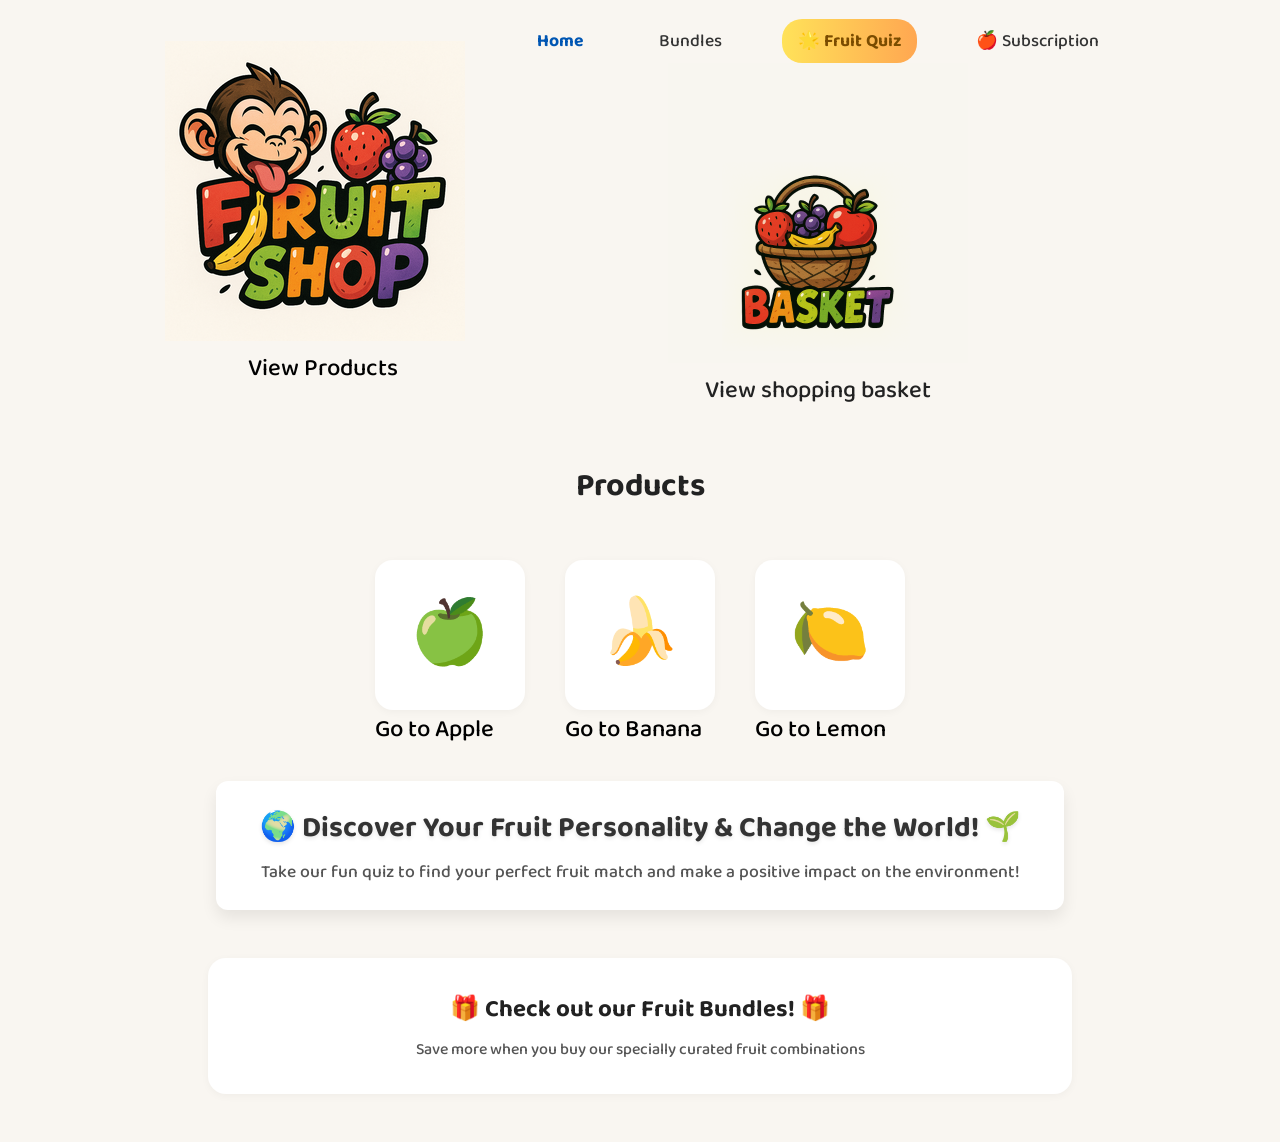
==== index.html @ b56ba945 "Initial commit" ====
<!DOCTYPE html>
<html lang="en">
  <head>
    <meta charset="UTF-8" />
    <meta name="viewport" content="width=device-width, initial-scale=1.0" />
    <title>Welcome to Fruit Shop - Fresh Fruits Online</title>
    <link rel="stylesheet" href="style.css" />
  </head>
  <body>
    <header role="banner">
      <div class="header-center">
        <a href="index.html" class="logo" aria-label="Go to homepage">
          <img
            src="img/fruit-shop-logo.webp"
            class="logo-img"
            alt="Fruit Shop Logo"
          />
          <span class="products-text" style="text-align: center">
            View Products
          </span>
        </a>
        <nav role="navigation" aria-label="Main navigation">
          <div class="nav-links">
            <a href="index.html" class="active">Home</a>
            <a href="bundles.html">Bundles</a>
            <a href="personality-quiz.html" class="quiz-link">🌟 Fruit Quiz</a>
            <a href="subscription.html" class="subscription-link">🍎 Subscription</a>
          </div>
          <a
            href="basket.html"
            class="basket-link"
            aria-label="View shopping basket"
            style="position: relative"
          >
            <img
              src="img/basket-icon.png"
              class="basket-img"
              alt="Shopping basket icon"
            />
            <span class="basket-text">View shopping basket</span>
          </a>
        </nav>
      </div>
    </header>
    <main id="main-content" role="main">
      <h1 class="products-title">Products</h1>
      <ul class="emoji-list" role="list" aria-label="Product list">
        <li>
          <a
            href="product-apple.html"
            class="emoji-box"
            aria-label="View Apple product details"
            >🍏</a
          >
          <a href="product-apple.html">Go to Apple</a>
        </li>
        <li>
          <a
            href="product-banana.html"
            class="emoji-box"
            aria-label="View Banana product details"
            >🍌</a
          >
          <a href="product-banana.html">Go to Banana</a>
        </li>
        <li>
          <a
            href="product-lemon.html"
            class="emoji-box"
            aria-label="View Lemon product details"
            >🍋</a
          >
          <a href="product-lemon.html">Go to Lemon</a>
        </li>
      </ul>
      <div class="quiz-promo">
        <a href="personality-quiz.html" class="quiz-link" aria-label="Take our Fruit Personality Quiz">
          <h2>🌍 Discover Your Fruit Personality & Change the World! 🌱</h2>
          <p>Take our fun quiz to find your perfect fruit match and make a positive impact on the environment!</p>
        </a>
      </div>
      <div class="bundles-promo">
        <a href="bundles.html" class="bundle-link" aria-label="View our fruit bundles">
          <h2>🎁 Check out our Fruit Bundles! 🎁</h2>
          <p>Save more when you buy our specially curated fruit combinations</p>
        </a>
      </div>
    </main>
    <script src="shop.js"></script>
  </body>
</html>
---- style.css ----
@import url("https://fonts.googleapis.com/css2?family=Baloo+2:wght@400;700&display=swap");

a {
  text-decoration: none;
  color: #000;
  font-weight: 500;
  font-size: 1.5rem;
}
a:hover {
  color: #0077ff;
}
body {
  font-family: "Baloo 2", Arial, sans-serif;
  font-size: 1.3rem;
  background: #f9f6f1;
  margin: 0;
  color: #222;
}
header {
  background: #f9f6f1;
  padding: 1.2rem 2.5rem;
  display: flex;
  align-items: center;
  justify-content: center;
}
nav a {
  margin-right: 1.2rem;
  text-decoration: none;
  color: #222;
  font-weight: 500;
  font-size: 1.08rem;
  transition: color 0.2s;
}
nav a:last-child {
  margin-right: 0;
}
nav a:hover {
  color: #0077ff;
}
main {
  max-width: none;
  margin: 0;
  background: none;
  padding: 0;
  border-radius: 0;
  box-shadow: none;
}
.product-list {
  list-style: none;
  padding: 0;
}
.product-list li {
  margin: 1.2rem 0;
  font-size: 1.3rem;
  background: #f7faff;
  border-radius: 8px;
  overflow: hidden;
}
.product-list li:hover {
  background: #eaf2ff;
}
button {
  background: linear-gradient(90deg, #ffe259 0%, #ffa751 100%);
  color: #7a4c00;
  border: none;
  padding: 0.7rem 1.6rem;
  border-radius: 30px;
  cursor: pointer;
  font-size: 1.1rem;
  font-weight: 700;
  box-shadow: 0 2px 8px rgba(255, 167, 81, 0.12);
  transition: background 0.2s, box-shadow 0.2s, transform 0.15s;
  letter-spacing: 0.5px;
}
button:hover {
  background: linear-gradient(90deg, #ffa751 0%, #ffe259 100%);
  color: #a85c00;
  box-shadow: 0 4px 16px rgba(255, 167, 81, 0.18);
  transform: scale(1.04);
}
input[type="text"] {
  padding: 0.5rem 0.8rem;
  border: 1px solid #cfd8e3;
  border-radius: 5px;
  font-size: 1rem;
  margin-top: 0.2rem;
  margin-bottom: 0.5rem;
  width: 100%;
  box-sizing: border-box;
  background: #f9fbfd;
  transition: border 0.2s;
}
input[type="text"]:focus {
  border: 1.5px solid #0077ff;
  outline: none;
}
.order-list {
  list-style: none;
  padding: 0;
}
.order-list li {
  margin: 0.7rem 0;
  font-size: 1.1rem;
  background: #f7faff;
  border-radius: 8px;
  padding: 0.7rem 1.1rem;
}
.logo-img,
.basket-img {
  transition: transform 0.22s cubic-bezier(0.4, 0.2, 0.2, 1);
}
.logo-img:hover,
.basket-img:hover {
  transform: rotate(-3deg) scale(1.04);
  cursor: pointer;
}
.logo-img {
  height: 300px;
  margin-right: 1rem;
  vertical-align: middle;
  display: inline-block;
}
.basket-link {
  display: flex;
  flex-direction: column;
  align-items: center;
  justify-content: center;
  position: relative;
  text-align: center;
}
.basket-text {
  display: block;
  margin-top: 0.5rem;
  font-size: 1.5rem;
}

.products-text {
  display: block;
  align-items: center;
  margin-top: 0.5rem;
  font-size: 1.5rem;
}

.basket-img {
  height: 300px;
  vertical-align: middle;
  display: block;
}
.products-title {
  text-align: center;
  font-size: 2rem;
  margin-top: 2rem;
  margin-bottom: 2rem;
}
.product-link {
  text-decoration: none;
  color: #222;
  font-weight: 500;
  transition: color 0.2s;
}
.product-link:hover {
  color: #0077ff;
}
.product-desc {
  font-size: 1.2rem;
  color: #888;
  margin-bottom: 1.2rem;
  font-style: italic;
}
#successMsg {
  color: green;
}
.header-center {
  display: flex;
  flex-direction: row;
  align-items: center;
  justify-content: center;
  gap: 2.5rem;
  width: 100%;
}
.product-li-link {
  display: block;
  width: 100%;
  height: 100%;
  box-sizing: border-box;
  padding: 0.8rem 1.2rem;
  border-radius: 8px;
  transition: background 0.2s, box-shadow 0.25s cubic-bezier(0.4, 0.2, 0.2, 1);
}
.product-li-link:hover {
  background: #eaf2ff;
  text-decoration: none;
  box-shadow: 0 2px 10px rgba(0, 0, 0, 0.06);
}
.emoji-list {
  display: flex;
  justify-content: center;
  align-items: center;
  gap: 2.5rem;
  list-style: none;
  padding: 0;
  margin: 3rem 0 0 0;
}
.emoji-box {
  display: flex;
  align-items: center;
  justify-content: center;
  width: 150px;
  height: 150px;
  background: #fff;
  /* border: 5px solid #111; */
  border-radius: 18px;
  font-size: 4rem;
  text-decoration: none;
  transition: box-shadow 0.18s, transform 0.18s;
  box-shadow: 0 2px 8px rgba(0, 0, 0, 0.04);
}
.emoji-box:hover {
  box-shadow: 0 6px 24px rgba(0, 0, 0, 0.1);
  transform: scale(1.07);
}
.content-box {
  width: 530px; /* or use calc(3 * 150px + 2 * 2.5rem) */
  margin: 3rem auto 0 auto; /* center horizontally, same top margin as emoji-list */
  background: #fff;
  border-radius: 18px;
  box-shadow: 0 2px 8px rgba(0, 0, 0, 0.04);
  padding: 2rem;
  display: flex;
  flex-direction: column;
  align-items: center;
}
.basket-indicator {
  position: absolute;
  bottom: 4rem;
  right: 3rem;
  background: #e53935;
  color: #fff;
  border: 2.5px solid #111;
  border-radius: 50%;
  min-width: 2.1rem;
  height: 2.1rem;
  display: flex;
  align-items: center;
  justify-content: center;
  font-weight: 700;
  font-size: 1.1rem;
  box-shadow: 0 2px 8px rgba(229, 57, 53, 0.18);
  z-index: 2;
  pointer-events: none;
}
.basket-emoji {
  font-size: 2.5rem;
  vertical-align: middle;
  display: inline-block;
  margin-right: 0.5rem;
}
#basketList li {
  background: none !important;
}
.cart-buttons-row {
  display: flex;
  flex-direction: row;
  gap: 1.2rem;
  justify-content: center;
  margin-top: 1.2rem;
  margin-bottom: 1.2rem;
}
.cart-action-btn,
.cart-buttons-row button {
  background: #e53935;
  color: #fff;
  border: 2.5px solid #111;
  border-radius: 30px;
  font-weight: 700;
  font-size: 1.1rem;
  box-shadow: 0 2px 8px rgba(229, 57, 53, 0.18);
  transition: background 0.2s, box-shadow 0.2s, transform 0.15s;
  letter-spacing: 0.5px;
}
.cart-action-btn:hover,
.cart-buttons-row button:hover {
  background: #b71c1c;
  color: #fff;
  box-shadow: 0 4px 16px rgba(229, 57, 53, 0.22);
  transform: scale(1.04);
}
.form-group {
  margin-bottom: 1.5rem;
}
.form-group label {
  display: block;
  margin-bottom: 0.5rem;
  font-weight: 500;
}
.form-group input {
  width: 100%;
  padding: 0.8rem;
  border: 2px solid #cfd8e3;
  border-radius: 8px;
  font-size: 1rem;
  transition: border-color 0.2s;
}
.form-group input:focus {
  border-color: #0077ff;
  outline: none;
  box-shadow: 0 0 0 3px rgba(0, 119, 255, 0.1);
}
.bundles-container {
  display: grid;
  grid-template-columns: repeat(auto-fit, minmax(250px, 1fr));
  gap: 2rem;
  padding: 2rem;
  max-width: 1200px;
  margin: 0 auto;
}

.bundle-card {
  background: #fff;
  border-radius: 18px;
  padding: 2rem;
  text-align: center;
  box-shadow: 0 2px 8px rgba(0, 0, 0, 0.04);
  transition: transform 0.2s, box-shadow 0.2s;
}

.bundle-card:hover {
  transform: translateY(-5px);
  box-shadow: 0 8px 24px rgba(0, 0, 0, 0.1);
}

.bundle-emojis {
  font-size: 3rem;
  margin: 1rem 0;
  display: flex;
  justify-content: center;
  gap: 1rem;
}

.bundle-desc {
  color: #666;
  margin-bottom: 1.5rem;
  font-size: 1.1rem;
  line-height: 1.4;
}

.bundle-card h2 {
  color: #222;
  margin: 0;
  font-size: 1.8rem;
}

.bundles-promo {
  text-align: center;
  padding: 2rem;
  margin: 3rem auto;
  background: #fff;
  border-radius: 18px;
  max-width: 800px;
  box-shadow: 0 2px 8px rgba(0, 0, 0, 0.04);
}

.bundles-promo:hover {
  box-shadow: 0 6px 24px rgba(0, 0, 0, 0.1);
  transform: scale(1.02);
}

.bundle-link {
  text-decoration: none;
  color: inherit;
}

.bundle-link h2 {
  margin: 0 0 0.5rem 0;
  font-size: 1.8rem;
}

.bundle-link p {
  margin: 0;
  font-size: 1.1rem;
  color: #555;
}

.quiz-promo {
  margin: 3rem auto;
  padding: 2rem;
  max-width: 800px;
  background: linear-gradient(135deg, #2ecc71 0%, #27ae60 100%);
  border-radius: 20px;
  text-align: center;
  box-shadow: 0 4px 15px rgba(46, 204, 113, 0.15);
  transition: transform 0.3s, box-shadow 0.3s;
}

.quiz-promo:hover {
  transform: translateY(-5px);
  box-shadow: 0 6px 20px rgba(46, 204, 113, 0.25);
}

.quiz-promo .quiz-link {
  color: white;
  text-decoration: none;
}

.quiz-promo h2 {
  margin: 0 0 1rem;
  font-size: 2rem;
  color: white;
  text-shadow: 0 2px 4px rgba(0, 0, 0, 0.1);
}

.quiz-promo p {
  margin: 0;
  font-size: 1.2rem;
  color: rgba(255, 255, 255, 0.9);
  line-height: 1.5;
}

.nav-links {
  display: flex;
  align-items: center;
  gap: 1.5rem;
}

.nav-links a {
  font-size: 1.2rem;
  font-weight: 600;
  transition: color 0.2s, transform 0.2s;
  padding: 0.5rem 1rem;
  border-radius: 8px;
}

.nav-links a:hover {
  transform: scale(1.05);
  background-color: rgba(0,0,0,0.05);
}

.nav-links a.active {
  color: #0077ff;
  font-weight: 700;
}

.nav-links .quiz-link {
  color: #2ecc71;
  background-color: rgba(46, 204, 113, 0.1);
}

.nav-links .quiz-link:hover {
  color: #27ae60;
  background-color: rgba(46, 204, 113, 0.2);
}

/* Quiz Styles */
.quiz-container {
    max-width: 800px;
    margin: 2rem auto;
    padding: 2rem;
    background-color: #fff;
    border-radius: 10px;
    box-shadow: 0 2px 10px rgba(0, 0, 0, 0.1);
}

.quiz-section {
    text-align: center;
}

.quiz-intro {
    font-size: 1.2rem;
    color: #666;
    margin: 1.5rem 0;
}

.start-button, .quiz-option, .retry-button {
    background-color: #4CAF50;
    color: white;
    border: none;
    padding: 1rem 2rem;
    font-size: 1.1rem;
    border-radius: 5px;
    cursor: pointer;
    margin: 0.5rem;
    transition: background-color 0.3s;
}

.start-button:hover, .quiz-option:hover, .retry-button:hover {
    background-color: #45a049;
}

.quiz-option {
    display: block;
    width: 80%;
    margin: 1rem auto;
    background-color: #f8f8f8;
    color: #333;
    border: 2px solid #ddd;
}

.quiz-option:hover {
    background-color: #e8e8e8;
    border-color: #4CAF50;
}

.question {
    font-size: 1.3rem;
    color: #333;
    margin: 2rem 0;
}

.personality-description {
    font-size: 1.2rem;
    color: #666;
    margin: 1.5rem 0;
    line-height: 1.6;
}

.recommendations {
    background-color: #f8f8f8;
    padding: 1.5rem;
    border-radius: 5px;
    margin: 2rem 0;
}

.recommendations ul {
    list-style: none;
    padding: 0;
}

.recommendations li {
    margin: 0.5rem 0;
}

.recommendations a {
    color: #4CAF50;
    text-decoration: none;
    font-weight: bold;
}

.recommendations a:hover {
    text-decoration: underline;
}

.bundles-promo p {
  font-size: 1rem;
  color: #555;
  margin: 0.5rem 0 0;
}
.bundles-promo:hover {
  transform: translateY(-5px);
  box-shadow: 0 12px 20px rgba(0, 0, 0, 0.1);
}
.bundle-link {
  text-decoration: none;
  color: inherit;
  display: block;
}
.bundle-link h2 {
  margin: 0;
  font-size: 1.5rem;
}
.bundle-link p {
  margin: 0.5rem 0 0;
  color: #555;
}
.quiz-promo {
  background: #fff;
  border-radius: 12px;
  padding: 1.5rem;
  text-align: center;
  margin: 2rem auto;
  max-width: 800px;
  box-shadow: 0 8px 16px rgba(0, 0, 0, 0.08);
  transition: transform 0.3s, box-shadow 0.3s;
}
.quiz-promo:hover {
  transform: translateY(-5px);
  box-shadow: 0 12px 20px rgba(0, 0, 0, 0.1);
}
.quiz-promo .quiz-link {
  text-decoration: none;
  color: inherit;
  display: block;
}
.quiz-promo h2 {
  margin: 0;
  font-size: 1.8rem;
  font-weight: 700;
  color: #333;
}
.quiz-promo p {
  font-size: 1.1rem;
  color: #555;
  margin: 0.5rem 0 0;
}
.nav-links {
  display: flex;
  align-items: center;
  gap: 1.5rem;
}
.nav-links a {
  text-decoration: none;
  color: #333;
  font-weight: 500;
  font-size: 1.1rem;
  transition: color 0.2s;
}
.nav-links a:hover {
  color: #0077ff;
}
.nav-links a.active {
  font-weight: 700;
  color: #0056b3;
}
.nav-links .quiz-link {
  background: linear-gradient(90deg, #ffe259 0%, #ffa751 100%);
  color: #7a4c00;
  padding: 0.5rem 1rem;
  border-radius: 20px;
  font-weight: 700;
}
.nav-links .quiz-link:hover {
  background: linear-gradient(90deg, #ffa751 0%, #ffe259 100%);
  color: #a85c00;
}

/* Personality Quiz Styles */
.quiz-container {
  max-width: 800px;
  margin: 2rem auto;
  padding: 2rem;
  background: #fff;
  border-radius: 12px;
  box-shadow: 0 8px 16px rgba(0, 0, 0, 0.08);
}
.quiz-section {
  margin-bottom: 2rem;
}
.quiz-intro {
  text-align: center;
  margin-bottom: 2rem;
}
.start-button,
.quiz-option,
.retry-button {
  display: inline-block;
  padding: 0.8rem 1.5rem;
  background: linear-gradient(90deg, #ffe259 0%, #ffa751 100%);
  color: #7a4c00;
  border: none;
  border-radius: 30px;
  font-size: 1.2rem;
  font-weight: 700;
  cursor: pointer;
  transition: background 0.3s, transform 0.2s;
}
.start-button:hover,
.quiz-option:hover,
.retry-button:hover {
  background: linear-gradient(90deg, #ffa751 0%, #ffe259 100%);
  transform: scale(1.05);
}
.quiz-option {
  display: block;
  width: 100%;
  margin-bottom: 1rem;
  background: #f7faff;
  color: #333;
  text-align: left;
}
.quiz-option:hover {
  background: #eaf2ff;
}
.question {
  font-size: 1.5rem;
  font-weight: 700;
  margin-bottom: 1.5rem;
}
.personality-description {
  font-size: 1.1rem;
  line-height: 1.6;
  margin-bottom: 1.5rem;
}
.recommendations {
  margin-top: 2rem;
}
.recommendations ul {
  list-style: none;
  padding: 0;
}
.recommendations li {
  margin-bottom: 1rem;
}
.recommendations a {
  display: block;
  padding: 1rem;
  background: #f7faff;
  border-radius: 8px;
  text-decoration: none;
  color: #333;
  transition: background 0.2s, box-shadow 0.2s;
}
.recommendations a:hover {
  background: #eaf2ff;
  box-shadow: 0 4px 12px rgba(0, 0, 0, 0.08);
}

@media (max-width: 768px) {
  body {
    font-size: 1rem;
  }
  header {
    padding: 1rem;
  }
  .header-center {
    flex-direction: column;
    gap: 1rem;
    text-align: center;
  }
  nav {
    display: flex;
    flex-direction: column;
    align-items: center;
    gap: 1rem;
    width: 100%;
  }
  .nav-links {
    order: 2; /* Change order to show links after basket */
    flex-direction: column;
    gap: 0.8rem;
  }
  .basket-link {
    order: 1; /* Show basket before nav links */
  }
  .logo-img {
    height: 120px;
    margin-right: 0;
  }
  .basket-img {
    height: 120px;
  }
  .basket-text,
  .products-text {
    display: none; /* Hide text on small screens */
  }
  .products-title {
    font-size: 1.8rem;
    margin-top: 1.5rem;
    margin-bottom: 1.5rem;
  }
  .emoji-list {
    flex-direction: column;
    gap: 1.5rem;
    margin-top: 2rem;
  }
  .emoji-box {
    width: 120px;
    height: 120px;
    font-size: 3rem;
  }
  .content-box {
    width: 90%;
    margin: 2rem auto;
    padding: 1.5rem;
  }
  .basket-indicator {
    bottom: 1rem;
    right: 1rem;
    min-width: 1.8rem;
    height: 1.8rem;
    font-size: 1rem;
  }
  .bundles-container {
    flex-direction: column;
    align-items: center;
    gap: 1.5rem;
  }
  .bundle-card {
    width: 90%;
    margin: 0 auto;
  }
  .quiz-container {
    width: 90%;
    margin: 2rem auto;
    padding: 1.5rem;
  }
  .quiz-promo h2,
  .bundles-promo h2 {
    font-size: 1.5rem;
  }
  .quiz-promo p,
  .bundles-promo p {
    font-size: 1rem;
  }
}

.facts-section {
  margin-top: 3rem;
  padding: 2rem;
  background: #fff;
  border-radius: 18px;
  box-shadow: 0 2px 8px rgba(0, 0, 0, 0.04);
}

.facts-section h3 {
  color: #222;
  margin: 0 0 1rem 0;
  font-size: 1.5rem;
  text-align: center;
}

.nutrition-grid {
  display: grid;
  grid-template-columns: repeat(3, 1fr);
  gap: 1.5rem;
  margin-bottom: 2rem;
}

.nutrition-item {
  text-align: center;
  padding: 1rem;
  background: #f7faff;
  border-radius: 12px;
  transition: transform 0.2s;
}

.nutrition-item:hover {
  transform: translateY(-3px);
}

.nutrition-value {
  display: block;
  font-size: 1.8rem;
  font-weight: bold;
  color: #e53935;
  margin-bottom: 0.5rem;
}

.nutrition-label {
  color: #666;
  font-size: 1rem;
}

.benefits-list {
  list-style: none;
  padding: 0;
  margin: 0 0 2rem 0;
}

.benefits-list li {
  padding: 0.8rem 1rem;
  margin-bottom: 0.8rem;
  background: #f7faff;
  border-radius: 8px;
  color: #444;
  transition: transform 0.2s;
  position: relative;
  padding-left: 2.5rem;
}

.benefits-list li:before {
  content: "✨";
  position: absolute;
  left: 1rem;
}

.benefits-list li:hover {
  transform: translateX(5px);
}

.facts-carousel {
  position: relative;
  height: 120px;
  margin: 2rem 0;
  overflow: hidden;
}

.fact-card {
  position: absolute;
  width: 100%;
  height: 100%;
  background: #f7faff;
  border-radius: 12px;
  padding: 1.5rem;
  box-sizing: border-box;
  opacity: 0;
  transform: translateX(100%);
  transition: all 0.5s ease;
}

.fact-card.active {
  opacity: 1;
  transform: translateX(0);
}

.fact-card p {
  margin: 0;
  font-size: 1.1rem;
  color: #444;
  text-align: center;
  line-height: 1.4;
}

.season-info {
  text-align: center;
  padding: 1.5rem;
  background: #f7faff;
  border-radius: 12px;
  margin-top: 2rem;
}

.season-info p {
  margin: 0;
  color: #444;
  font-size: 1.2rem;
}
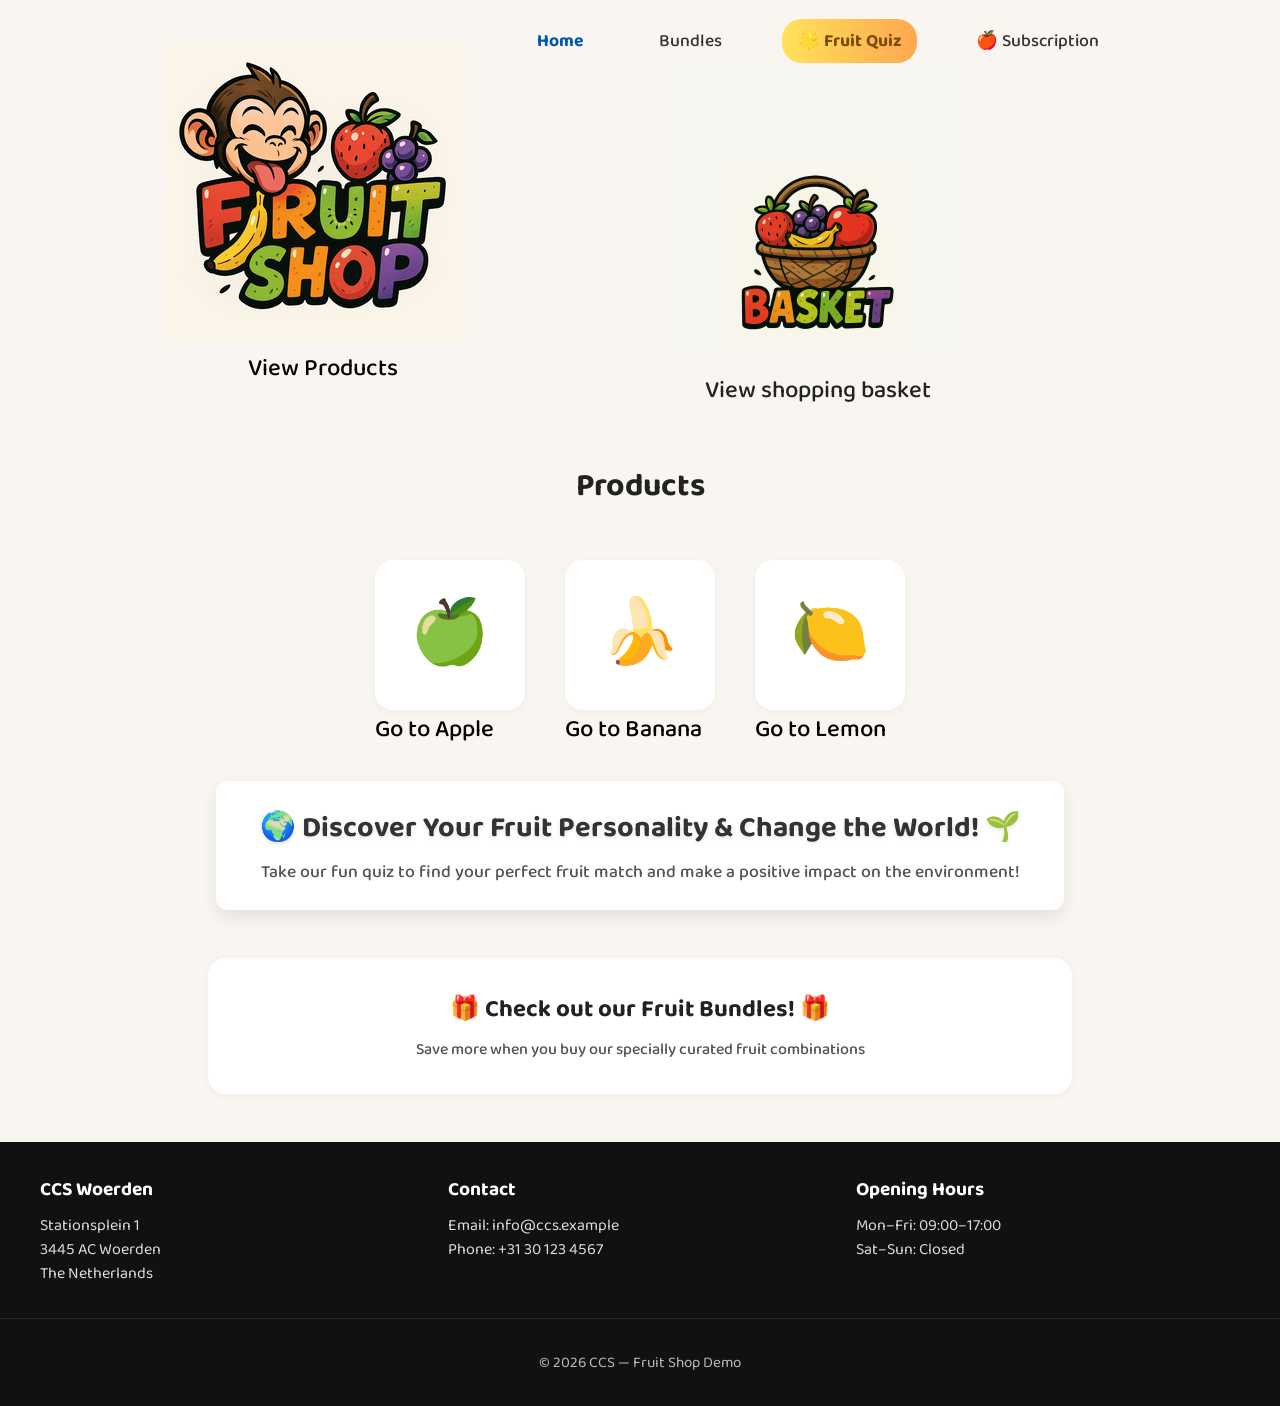
==== commit 4fc1f1b4: "feat: Footer CCS Woerden (Issue #19) - copied from template" ====
--- a/index.html
+++ b/index.html
@@ -87,5 +87,6 @@
       </div>
     </main>
     <script src="shop.js"></script>
+    <script src="footer.js"></script>
   </body>
 </html>
--- a/style.css
+++ b/style.css
@@ -15,6 +15,45 @@
   background: #f9f6f1;
   margin: 0;
   color: #222;
+}
+
+/* Footer */
+.site-footer {
+  background: #111;
+  color: #f2f2f2;
+  margin-top: 3rem;
+}
+.site-footer .footer-content {
+  max-width: 1200px;
+  margin: 0 auto;
+  padding: 2rem;
+  display: grid;
+  grid-template-columns: repeat(auto-fit, minmax(220px, 1fr));
+  gap: 1.5rem;
+}
+.site-footer .footer-section h3 {
+  margin: 0 0 0.6rem 0;
+  font-size: 1.2rem;
+  color: #fff;
+}
+.site-footer .footer-section p {
+  margin: 0;
+  color: #ddd;
+  line-height: 1.5;
+  font-size: 1rem;
+}
+.site-footer .footer-bottom {
+  border-top: 1px solid rgba(255, 255, 255, 0.1);
+  padding: 1rem 2rem;
+  text-align: center;
+  color: #bbb;
+  font-size: 0.95rem;
+}
+
+@media (max-width: 768px) {
+  .site-footer .footer-content {
+    padding: 1.5rem;
+  }
 }
 header {
   background: #f9f6f1;
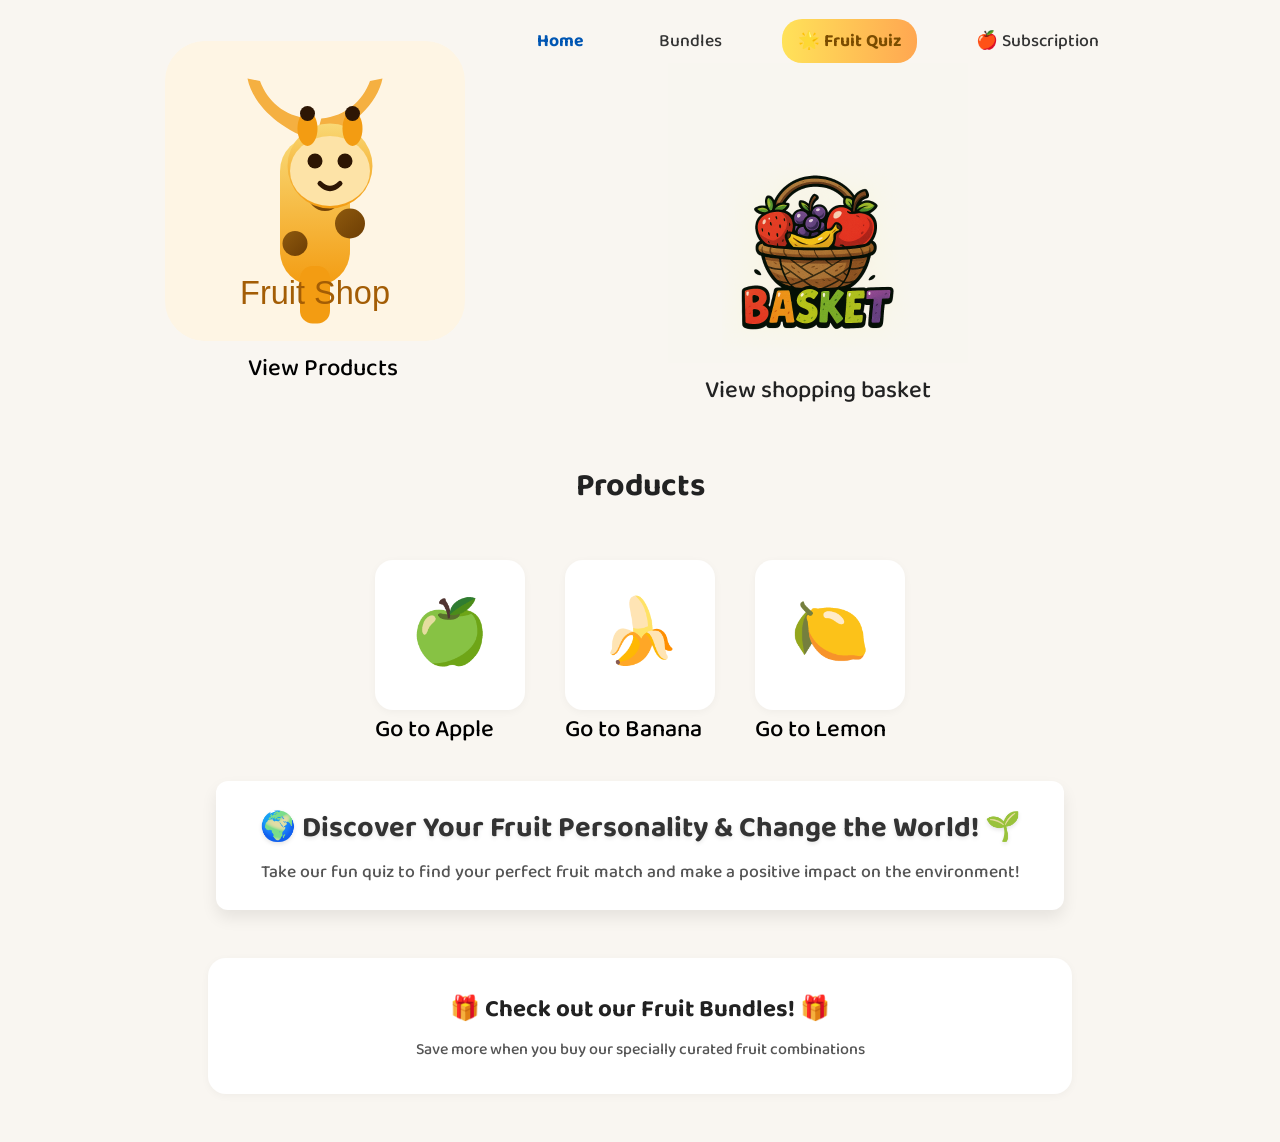
==== commit 955d0fce: "feat: replace monkey branding with giraffe (#3)" ====
--- a/index.html
+++ b/index.html
@@ -11,7 +11,7 @@
       <div class="header-center">
         <a href="index.html" class="logo" aria-label="Go to homepage">
           <img
-            src="img/fruit-shop-logo.webp"
+            src="img/giraffe-logo.svg"
             class="logo-img"
             alt="Fruit Shop Logo"
           />
@@ -87,6 +87,5 @@
       </div>
     </main>
     <script src="shop.js"></script>
-    <script src="footer.js"></script>
   </body>
 </html>
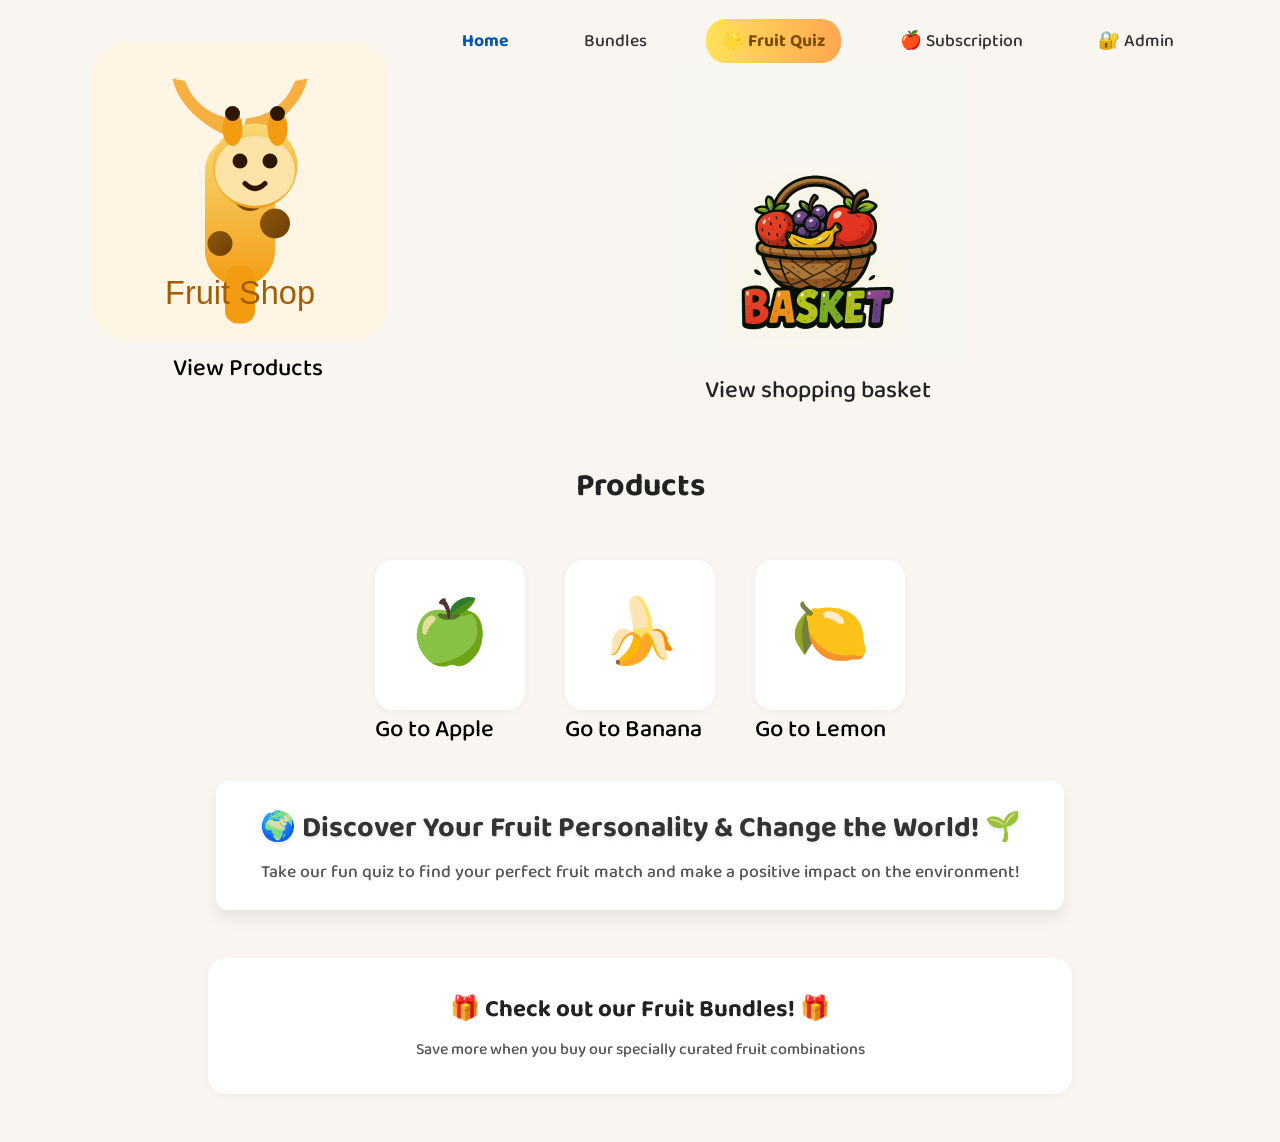
==== commit e617c769: "feat: add admin dashboard (#4)" ====
--- a/index.html
+++ b/index.html
@@ -25,6 +25,7 @@
             <a href="bundles.html">Bundles</a>
             <a href="personality-quiz.html" class="quiz-link">🌟 Fruit Quiz</a>
             <a href="subscription.html" class="subscription-link">🍎 Subscription</a>
+            <a href="admin.html" class="admin-link">🔐 Admin</a>
           </div>
           <a
             href="basket.html"
--- a/style.css
+++ b/style.css
@@ -15,45 +15,6 @@
   background: #f9f6f1;
   margin: 0;
   color: #222;
-}
-
-/* Footer */
-.site-footer {
-  background: #111;
-  color: #f2f2f2;
-  margin-top: 3rem;
-}
-.site-footer .footer-content {
-  max-width: 1200px;
-  margin: 0 auto;
-  padding: 2rem;
-  display: grid;
-  grid-template-columns: repeat(auto-fit, minmax(220px, 1fr));
-  gap: 1.5rem;
-}
-.site-footer .footer-section h3 {
-  margin: 0 0 0.6rem 0;
-  font-size: 1.2rem;
-  color: #fff;
-}
-.site-footer .footer-section p {
-  margin: 0;
-  color: #ddd;
-  line-height: 1.5;
-  font-size: 1rem;
-}
-.site-footer .footer-bottom {
-  border-top: 1px solid rgba(255, 255, 255, 0.1);
-  padding: 1rem 2rem;
-  text-align: center;
-  color: #bbb;
-  font-size: 0.95rem;
-}
-
-@media (max-width: 768px) {
-  .site-footer .footer-content {
-    padding: 1.5rem;
-  }
 }
 header {
   background: #f9f6f1;
@@ -268,6 +229,82 @@
   display: flex;
   flex-direction: column;
   align-items: center;
+}
+.admin-main {
+  display: flex;
+  flex-direction: column;
+  gap: 2rem;
+  padding: 2rem 1rem 4rem;
+}
+.admin-card {
+  width: min(820px, 95vw);
+  align-items: stretch;
+}
+.admin-dashboard-header {
+  width: 100%;
+  display: flex;
+  align-items: center;
+  justify-content: space-between;
+  gap: 1rem;
+}
+.admin-eyebrow {
+  text-transform: uppercase;
+  font-size: 0.95rem;
+  letter-spacing: 0.2rem;
+  margin: 0;
+  color: #888;
+}
+.admin-hint {
+  margin-top: 1rem;
+  font-size: 1rem;
+  color: #777;
+}
+.admin-code {
+  font-family: "Courier New", Courier, monospace;
+  background: #f3f3f3;
+  padding: 0.2rem 0.4rem;
+  border-radius: 4px;
+}
+.admin-error {
+  color: #c62828;
+  min-height: 1.5rem;
+}
+.admin-table-wrapper {
+  width: 100%;
+  overflow-x: auto;
+  margin-top: 1.5rem;
+}
+.admin-table {
+  width: 100%;
+  border-collapse: collapse;
+  font-size: 1rem;
+}
+.admin-table th,
+.admin-table td {
+  padding: 0.9rem 1rem;
+  border-bottom: 1px solid #eee;
+  text-align: left;
+}
+.admin-table th {
+  background: #fafafa;
+  font-weight: 600;
+}
+.admin-emoji {
+  font-size: 1.8rem;
+}
+.secondary-btn {
+  background: #fff;
+  color: #222;
+  border: 2px solid #222;
+  border-radius: 30px;
+  padding: 0.6rem 1.4rem;
+  font-weight: 600;
+  cursor: pointer;
+  transition: background 0.2s, transform 0.15s;
+}
+.secondary-btn:hover {
+  background: #f5f5f5;
+  transform: translateY(-1px);
 }
 .basket-indicator {
   position: absolute;
